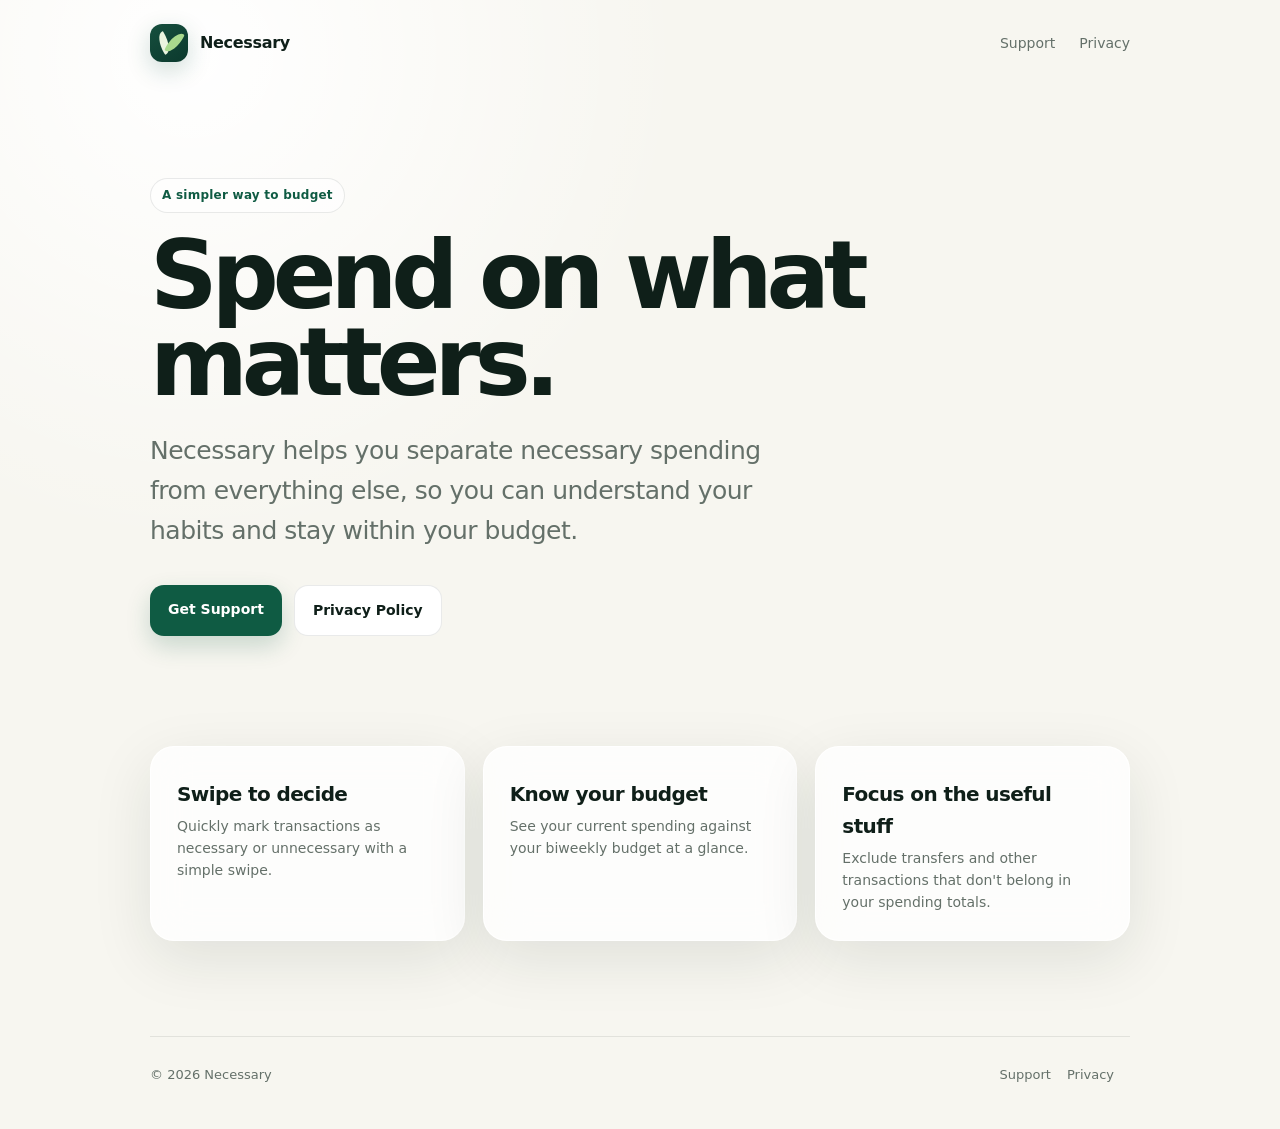
==== index.html @ c1f7b06f "Add files via upload" ====
<!doctype html><html lang="en"><head><meta charset="utf-8"><meta name="viewport" content="width=device-width,initial-scale=1"><meta name="theme-color" content="#f7f6f0"><title>Necessary — Spend on what matters</title><meta name="description" content="Necessary is a simpler way to budget: swipe, decide, and focus on what matters."><link rel="stylesheet" href="styles.css"></head><body>
<div class="wrap"><nav class="nav"><a class="brand" href="./"><span class="mark"></span><span>Necessary</span></a><div class="navlinks"><a href="support/">Support</a><a href="privacy/">Privacy</a></div></nav>
<section class="hero"><span class="eyebrow">A simpler way to budget</span><h1>Spend on what matters.</h1><p>Necessary helps you separate necessary spending from everything else, so you can understand your habits and stay within your budget.</p><div class="buttons"><a class="btn primary" href="support/">Get Support</a><a class="btn secondary" href="privacy/">Privacy Policy</a></div></section>
<section class="grid"><div class="card"><h3>Swipe to decide</h3><p>Quickly mark transactions as necessary or unnecessary with a simple swipe.</p></div><div class="card"><h3>Know your budget</h3><p>See your current spending against your biweekly budget at a glance.</p></div><div class="card"><h3>Focus on the useful stuff</h3><p>Exclude transfers and other transactions that don't belong in your spending totals.</p></div></section>
<footer class="footer"><span>© 2026 Necessary</span><span><a href="support/">Support</a><a href="privacy/">Privacy</a></span></footer></div></body></html>
---- styles.css ----
:root {
  --bg: #f7f6f0;
  --card: rgba(255,255,255,.78);
  --text: #0f1f19;
  --muted: #647069;
  --green: #0f5b43;
  --green-2: #1f8a5a;
  --line: rgba(15,31,25,.09);
  --shadow: 0 18px 60px rgba(21,44,34,.10);
}
*{box-sizing:border-box}
html{scroll-behavior:smooth}
body{margin:0;font-family:-apple-system,BlinkMacSystemFont,"SF Pro Display","SF Pro Text",Inter,system-ui,sans-serif;background:radial-gradient(circle at 15% 5%,#fff 0,transparent 32%),var(--bg);color:var(--text);line-height:1.6}
a{color:inherit}.wrap{width:min(980px,calc(100% - 40px));margin:auto}.nav{display:flex;align-items:center;justify-content:space-between;padding:24px 0}.brand{display:flex;gap:12px;align-items:center;text-decoration:none;font-weight:760;letter-spacing:-.02em}.mark{width:38px;height:38px;border-radius:12px;background:linear-gradient(145deg,#164f3e,#0b392d);position:relative;box-shadow:0 8px 24px rgba(14,80,58,.2)}.mark:before,.mark:after{content:"";position:absolute;background:#eaf4df;border-radius:100% 10% 100% 10%}.mark:before{width:10px;height:22px;left:9px;top:8px;transform:rotate(-30deg)}.mark:after{width:11px;height:23px;right:8px;top:7px;transform:rotate(28deg);background:#a8d98d}.navlinks{display:flex;gap:24px}.navlinks a{text-decoration:none;color:var(--muted);font-size:14px}.hero{padding:92px 0 110px}.eyebrow{display:inline-flex;padding:7px 11px;border:1px solid var(--line);border-radius:999px;background:#fff9;font-size:12px;color:var(--green);font-weight:700;letter-spacing:.02em}.hero h1{font-size:clamp(52px,9vw,94px);letter-spacing:-.065em;line-height:.92;margin:20px 0 22px}.hero p{font-size:clamp(18px,2.5vw,25px);max-width:650px;color:var(--muted);letter-spacing:-.02em}.buttons{display:flex;gap:12px;flex-wrap:wrap;margin-top:34px}.btn{display:inline-block;padding:13px 18px;border-radius:14px;text-decoration:none;font-weight:650;font-size:14px}.btn.primary{background:var(--green);color:#fff;box-shadow:0 10px 25px rgba(15,91,67,.2)}.btn.secondary{background:#fff;border:1px solid var(--line)}.grid{display:grid;grid-template-columns:repeat(3,1fr);gap:18px;padding-bottom:95px}.card{padding:26px;border-radius:24px;background:var(--card);border:1px solid rgba(255,255,255,.9);box-shadow:var(--shadow);backdrop-filter:blur(20px)}.card h3{margin:5px 0 5px;font-size:20px;letter-spacing:-.03em}.card p{margin:0;color:var(--muted);font-size:14px}.page{padding:58px 0 110px}.page .panel{max-width:780px;margin:20px auto 0;padding:clamp(24px,5vw,52px);background:rgba(255,255,255,.82);border:1px solid rgba(255,255,255,.95);box-shadow:var(--shadow);border-radius:28px}.page h1{font-size:clamp(42px,7vw,66px);letter-spacing:-.055em;line-height:1;margin:12px 0 16px}.page h2{margin-top:34px;font-size:22px;letter-spacing:-.025em}.page p,.page li{color:#47534d}.page ul{padding-left:22px}.meta{color:var(--muted);font-size:14px}.footer{border-top:1px solid var(--line);padding:28px 0 44px;color:var(--muted);font-size:13px;display:flex;justify-content:space-between;gap:20px;flex-wrap:wrap}.footer a{color:var(--muted);text-decoration:none;margin-right:16px}
@media(max-width:760px){.grid{grid-template-columns:1fr}.navlinks{gap:14px}.hero{padding:60px 0 78px}.page{padding-top:30px}}
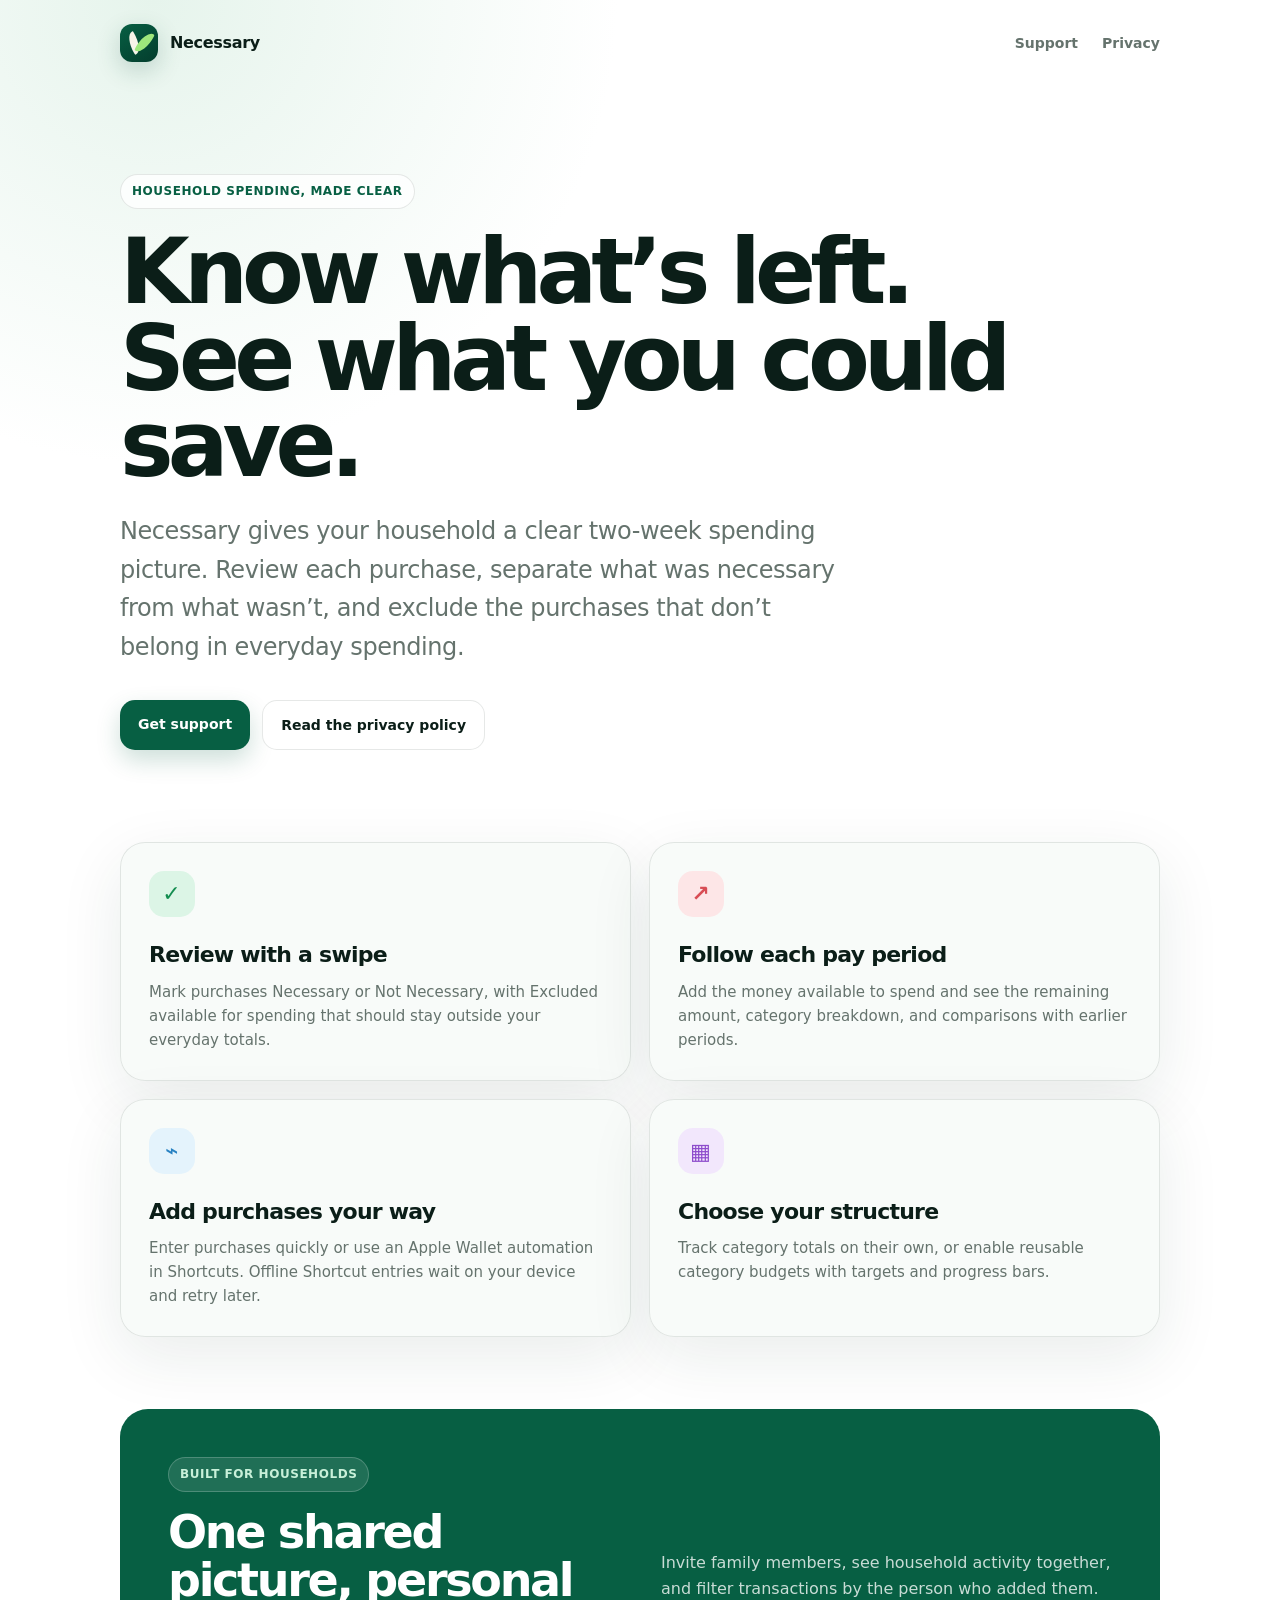
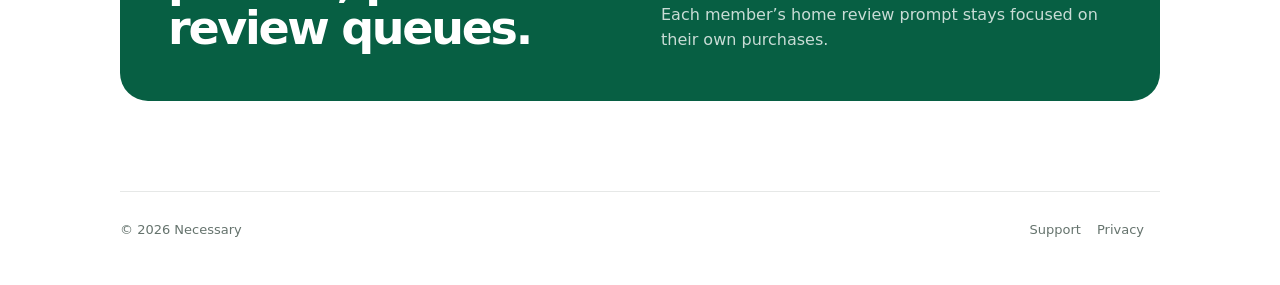
==== commit 1c522f83: "Align support site with Necessary" ====
--- a/index.html
+++ b/index.html
@@ -1,5 +1,43 @@
-<!doctype html><html lang="en"><head><meta charset="utf-8"><meta name="viewport" content="width=device-width,initial-scale=1"><meta name="theme-color" content="#f7f6f0"><title>Necessary — Spend on what matters</title><meta name="description" content="Necessary is a simpler way to budget: swipe, decide, and focus on what matters."><link rel="stylesheet" href="styles.css"></head><body>
-<div class="wrap"><nav class="nav"><a class="brand" href="./"><span class="mark"></span><span>Necessary</span></a><div class="navlinks"><a href="support/">Support</a><a href="privacy/">Privacy</a></div></nav>
-<section class="hero"><span class="eyebrow">A simpler way to budget</span><h1>Spend on what matters.</h1><p>Necessary helps you separate necessary spending from everything else, so you can understand your habits and stay within your budget.</p><div class="buttons"><a class="btn primary" href="support/">Get Support</a><a class="btn secondary" href="privacy/">Privacy Policy</a></div></section>
-<section class="grid"><div class="card"><h3>Swipe to decide</h3><p>Quickly mark transactions as necessary or unnecessary with a simple swipe.</p></div><div class="card"><h3>Know your budget</h3><p>See your current spending against your biweekly budget at a glance.</p></div><div class="card"><h3>Focus on the useful stuff</h3><p>Exclude transfers and other transactions that don't belong in your spending totals.</p></div></section>
-<footer class="footer"><span>© 2026 Necessary</span><span><a href="support/">Support</a><a href="privacy/">Privacy</a></span></footer></div></body></html>
+<!doctype html>
+<html lang="en">
+<head>
+  <meta charset="utf-8">
+  <meta name="viewport" content="width=device-width, initial-scale=1">
+  <meta name="theme-color" content="#ffffff" media="(prefers-color-scheme: light)">
+  <meta name="theme-color" content="#0d1713" media="(prefers-color-scheme: dark)">
+  <meta name="description" content="Necessary helps households understand what they spent, what was necessary, and what they could save.">
+  <title>Necessary — Spend with intention</title>
+  <link rel="stylesheet" href="styles.css">
+</head>
+<body>
+  <div class="wrap">
+    <nav class="nav" aria-label="Main navigation">
+      <a class="brand" href="./" aria-label="Necessary home"><span class="mark" aria-hidden="true"></span><span>Necessary</span></a>
+      <div class="navlinks"><a href="support/">Support</a><a href="privacy/">Privacy</a></div>
+    </nav>
+
+    <main>
+      <section class="hero">
+        <span class="eyebrow">Household spending, made clear</span>
+        <h1>Know what’s left.<br>See what you could save.</h1>
+        <p>Necessary gives your household a clear two-week spending picture. Review each purchase, separate what was necessary from what wasn’t, and exclude the purchases that don’t belong in everyday spending.</p>
+        <div class="buttons"><a class="btn primary" href="support/">Get support</a><a class="btn secondary" href="privacy/">Read the privacy policy</a></div>
+      </section>
+
+      <section class="feature-grid" aria-label="Necessary features">
+        <article class="card"><span class="feature-icon green" aria-hidden="true">✓</span><h2>Review with a swipe</h2><p>Mark purchases Necessary or Not Necessary, with Excluded available for spending that should stay outside your everyday totals.</p></article>
+        <article class="card"><span class="feature-icon coral" aria-hidden="true">↗</span><h2>Follow each pay period</h2><p>Add the money available to spend and see the remaining amount, category breakdown, and comparisons with earlier periods.</p></article>
+        <article class="card"><span class="feature-icon blue" aria-hidden="true">⌁</span><h2>Add purchases your way</h2><p>Enter purchases quickly or use an Apple Wallet automation in Shortcuts. Offline Shortcut entries wait on your device and retry later.</p></article>
+        <article class="card"><span class="feature-icon purple" aria-hidden="true">▦</span><h2>Choose your structure</h2><p>Track category totals on their own, or enable reusable category budgets with targets and progress bars.</p></article>
+      </section>
+
+      <section class="callout">
+        <div><span class="eyebrow">Built for households</span><h2>One shared picture, personal review queues.</h2></div>
+        <p>Invite family members, see household activity together, and filter transactions by the person who added them. Each member’s home review prompt stays focused on their own purchases.</p>
+      </section>
+    </main>
+
+    <footer class="footer"><span>© 2026 Necessary</span><span><a href="support/">Support</a><a href="privacy/">Privacy</a></span></footer>
+  </div>
+</body>
+</html>
--- a/styles.css
+++ b/styles.css
@@ -1,15 +1,84 @@
 :root {
-  --bg: #f7f6f0;
-  --card: rgba(255,255,255,.78);
-  --text: #0f1f19;
-  --muted: #647069;
-  --green: #0f5b43;
-  --green-2: #1f8a5a;
-  --line: rgba(15,31,25,.09);
-  --shadow: 0 18px 60px rgba(21,44,34,.10);
+  color-scheme: light dark;
+  --bg: #ffffff;
+  --card: rgba(248, 251, 249, .92);
+  --text: #0b1e18;
+  --muted: #65736d;
+  --green: #075f43;
+  --mint: #e6f4ec;
+  --line: rgba(11, 30, 24, .10);
+  --shadow: 0 20px 65px rgba(17, 51, 39, .09);
 }
-*{box-sizing:border-box}
-html{scroll-behavior:smooth}
-body{margin:0;font-family:-apple-system,BlinkMacSystemFont,"SF Pro Display","SF Pro Text",Inter,system-ui,sans-serif;background:radial-gradient(circle at 15% 5%,#fff 0,transparent 32%),var(--bg);color:var(--text);line-height:1.6}
-a{color:inherit}.wrap{width:min(980px,calc(100% - 40px));margin:auto}.nav{display:flex;align-items:center;justify-content:space-between;padding:24px 0}.brand{display:flex;gap:12px;align-items:center;text-decoration:none;font-weight:760;letter-spacing:-.02em}.mark{width:38px;height:38px;border-radius:12px;background:linear-gradient(145deg,#164f3e,#0b392d);position:relative;box-shadow:0 8px 24px rgba(14,80,58,.2)}.mark:before,.mark:after{content:"";position:absolute;background:#eaf4df;border-radius:100% 10% 100% 10%}.mark:before{width:10px;height:22px;left:9px;top:8px;transform:rotate(-30deg)}.mark:after{width:11px;height:23px;right:8px;top:7px;transform:rotate(28deg);background:#a8d98d}.navlinks{display:flex;gap:24px}.navlinks a{text-decoration:none;color:var(--muted);font-size:14px}.hero{padding:92px 0 110px}.eyebrow{display:inline-flex;padding:7px 11px;border:1px solid var(--line);border-radius:999px;background:#fff9;font-size:12px;color:var(--green);font-weight:700;letter-spacing:.02em}.hero h1{font-size:clamp(52px,9vw,94px);letter-spacing:-.065em;line-height:.92;margin:20px 0 22px}.hero p{font-size:clamp(18px,2.5vw,25px);max-width:650px;color:var(--muted);letter-spacing:-.02em}.buttons{display:flex;gap:12px;flex-wrap:wrap;margin-top:34px}.btn{display:inline-block;padding:13px 18px;border-radius:14px;text-decoration:none;font-weight:650;font-size:14px}.btn.primary{background:var(--green);color:#fff;box-shadow:0 10px 25px rgba(15,91,67,.2)}.btn.secondary{background:#fff;border:1px solid var(--line)}.grid{display:grid;grid-template-columns:repeat(3,1fr);gap:18px;padding-bottom:95px}.card{padding:26px;border-radius:24px;background:var(--card);border:1px solid rgba(255,255,255,.9);box-shadow:var(--shadow);backdrop-filter:blur(20px)}.card h3{margin:5px 0 5px;font-size:20px;letter-spacing:-.03em}.card p{margin:0;color:var(--muted);font-size:14px}.page{padding:58px 0 110px}.page .panel{max-width:780px;margin:20px auto 0;padding:clamp(24px,5vw,52px);background:rgba(255,255,255,.82);border:1px solid rgba(255,255,255,.95);box-shadow:var(--shadow);border-radius:28px}.page h1{font-size:clamp(42px,7vw,66px);letter-spacing:-.055em;line-height:1;margin:12px 0 16px}.page h2{margin-top:34px;font-size:22px;letter-spacing:-.025em}.page p,.page li{color:#47534d}.page ul{padding-left:22px}.meta{color:var(--muted);font-size:14px}.footer{border-top:1px solid var(--line);padding:28px 0 44px;color:var(--muted);font-size:13px;display:flex;justify-content:space-between;gap:20px;flex-wrap:wrap}.footer a{color:var(--muted);text-decoration:none;margin-right:16px}
-@media(max-width:760px){.grid{grid-template-columns:1fr}.navlinks{gap:14px}.hero{padding:60px 0 78px}.page{padding-top:30px}}
+* { box-sizing: border-box; }
+html { scroll-behavior: smooth; }
+body { margin: 0; font-family: -apple-system, BlinkMacSystemFont, "SF Pro Display", "SF Pro Text", Inter, system-ui, sans-serif; background: radial-gradient(circle at 12% 0, var(--mint) 0, transparent 29rem), var(--bg); color: var(--text); line-height: 1.6; -webkit-font-smoothing: antialiased; }
+a { color: var(--green); text-underline-offset: .16em; }
+.wrap { width: min(1040px, calc(100% - 40px)); margin: auto; }
+.nav { display: flex; align-items: center; justify-content: space-between; padding: 24px 0; }
+.brand { display: flex; gap: 12px; align-items: center; color: var(--text); text-decoration: none; font-weight: 760; letter-spacing: -.02em; }
+.mark { width: 38px; height: 38px; border-radius: 12px; background: linear-gradient(145deg, #075f43, #043d2d); position: relative; box-shadow: 0 8px 24px rgba(14, 80, 58, .2); }
+.mark::before, .mark::after { content: ""; position: absolute; background: #f7f4e9; border-radius: 100% 10% 100% 10%; }
+.mark::before { width: 10px; height: 22px; left: 9px; top: 8px; transform: rotate(-30deg); }
+.mark::after { width: 11px; height: 23px; right: 8px; top: 7px; transform: rotate(28deg); background: #9ee77c; }
+.navlinks { display: flex; gap: 24px; }
+.navlinks a { color: var(--muted); font-size: 14px; font-weight: 600; text-decoration: none; }
+.navlinks a:hover, .navlinks a[aria-current="page"] { color: var(--green); }
+.hero { padding: 88px 0 92px; }
+.eyebrow { display: inline-flex; padding: 7px 11px; border: 1px solid var(--line); border-radius: 999px; background: color-mix(in srgb, var(--bg) 78%, transparent); color: var(--green); font-size: 12px; font-weight: 750; letter-spacing: .045em; text-transform: uppercase; }
+.hero h1 { max-width: 920px; margin: 20px 0 24px; font-size: clamp(48px, 8.6vw, 90px); letter-spacing: -.065em; line-height: .96; }
+.hero p { max-width: 720px; margin: 0; color: var(--muted); font-size: clamp(18px, 2.4vw, 24px); letter-spacing: -.018em; }
+.buttons { display: flex; flex-wrap: wrap; gap: 12px; margin-top: 34px; }
+.btn { display: inline-block; padding: 13px 18px; border-radius: 15px; font-size: 14px; font-weight: 680; text-decoration: none; }
+.btn.primary { background: var(--green); color: #fff; box-shadow: 0 10px 25px rgba(7, 95, 67, .2); }
+.btn.secondary { background: var(--bg); border: 1px solid var(--line); color: var(--text); }
+.feature-grid { display: grid; grid-template-columns: repeat(2, 1fr); gap: 18px; padding-bottom: 72px; }
+.card { min-height: 220px; padding: 28px; border: 1px solid var(--line); border-radius: 25px; background: var(--card); box-shadow: var(--shadow); backdrop-filter: blur(20px); }
+.card h2 { margin: 20px 0 7px; font-size: 22px; letter-spacing: -.035em; }
+.card p { margin: 0; color: var(--muted); font-size: 15px; }
+.feature-icon { display: grid; width: 46px; height: 46px; place-items: center; border-radius: 15px; font-size: 22px; font-weight: 800; }
+.feature-icon.green { color: #148d50; background: #dcf5e6; }
+.feature-icon.coral { color: #d84d55; background: #fde6e7; }
+.feature-icon.blue { color: #2781c2; background: #e4f3fc; }
+.feature-icon.purple { color: #8e4dcc; background: #f2e7fc; }
+.callout { display: grid; grid-template-columns: 1fr 1fr; gap: 42px; align-items: end; margin-bottom: 90px; padding: clamp(28px, 5vw, 48px); border-radius: 28px; background: #075f43; color: #fff; }
+.callout .eyebrow { border-color: rgba(255,255,255,.2); background: rgba(255,255,255,.1); color: #c8f0d9; }
+.callout h2 { margin: 16px 0 0; font-size: clamp(30px, 4vw, 46px); letter-spacing: -.05em; line-height: 1.05; }
+.callout p { margin: 0; color: rgba(255,255,255,.78); font-size: 16px; }
+.page { padding: 48px 0 100px; }
+.panel { max-width: 800px; margin: 16px auto 0; padding: clamp(26px, 5vw, 54px); border: 1px solid var(--line); border-radius: 28px; background: color-mix(in srgb, var(--bg) 88%, transparent); box-shadow: var(--shadow); }
+.page h1 { margin: 15px 0 16px; font-size: clamp(42px, 7vw, 66px); letter-spacing: -.055em; line-height: 1; }
+.page h2 { margin: 36px 0 8px; font-size: 22px; letter-spacing: -.025em; }
+.page p, .page li { color: var(--muted); }
+.page p { margin: .45rem 0 1rem; }
+.page .lead { font-size: 18px; }
+.meta { display: inline-flex; margin: 0 0 8px; padding: 7px 12px; border-radius: 999px; background: var(--mint); color: var(--green) !important; font-size: 13px; font-weight: 650; }
+.faq-list { border-top: 1px solid var(--line); }
+details { border-bottom: 1px solid var(--line); }
+summary { padding: 18px 28px 18px 0; cursor: pointer; font-weight: 680; list-style: none; position: relative; }
+summary::-webkit-details-marker { display: none; }
+summary::after { content: "+"; position: absolute; right: 2px; color: var(--green); font-size: 22px; font-weight: 400; }
+details[open] summary::after { content: "–"; }
+details p { margin-top: -7px !important; padding: 0 34px 16px 0; }
+.footer { display: flex; flex-wrap: wrap; justify-content: space-between; gap: 20px; padding: 28px 0 44px; border-top: 1px solid var(--line); color: var(--muted); font-size: 13px; }
+.footer a { margin-right: 16px; color: var(--muted); text-decoration: none; }
+@media (max-width: 760px) {
+  .wrap { width: min(100% - 28px, 1040px); }
+  .nav { padding: 18px 0; }
+  .navlinks { gap: 15px; }
+  .hero { padding: 54px 0 68px; }
+  .hero h1 { font-size: clamp(45px, 14vw, 68px); }
+  .feature-grid, .callout { grid-template-columns: 1fr; }
+  .card { min-height: 0; }
+  .callout { gap: 24px; margin-bottom: 64px; }
+  .page { padding: 28px 0 72px; }
+  .panel { margin-top: 8px; border-radius: 23px; }
+}
+@media (prefers-color-scheme: dark) {
+  :root { --bg: #0d1713; --card: rgba(20, 33, 28, .92); --text: #f1f5f2; --muted: #a5b2ac; --green: #56cf8b; --mint: #17372a; --line: rgba(231, 243, 236, .11); --shadow: 0 20px 65px rgba(0, 0, 0, .22); }
+  body { background: radial-gradient(circle at 12% 0, #17372a 0, transparent 29rem), var(--bg); }
+  .btn.primary { background: #126344; }
+  .feature-icon.green { background: #173f2a; }
+  .feature-icon.coral { background: #3b2325; }
+  .feature-icon.blue { background: #183341; }
+  .feature-icon.purple { background: #30223c; }
+}
